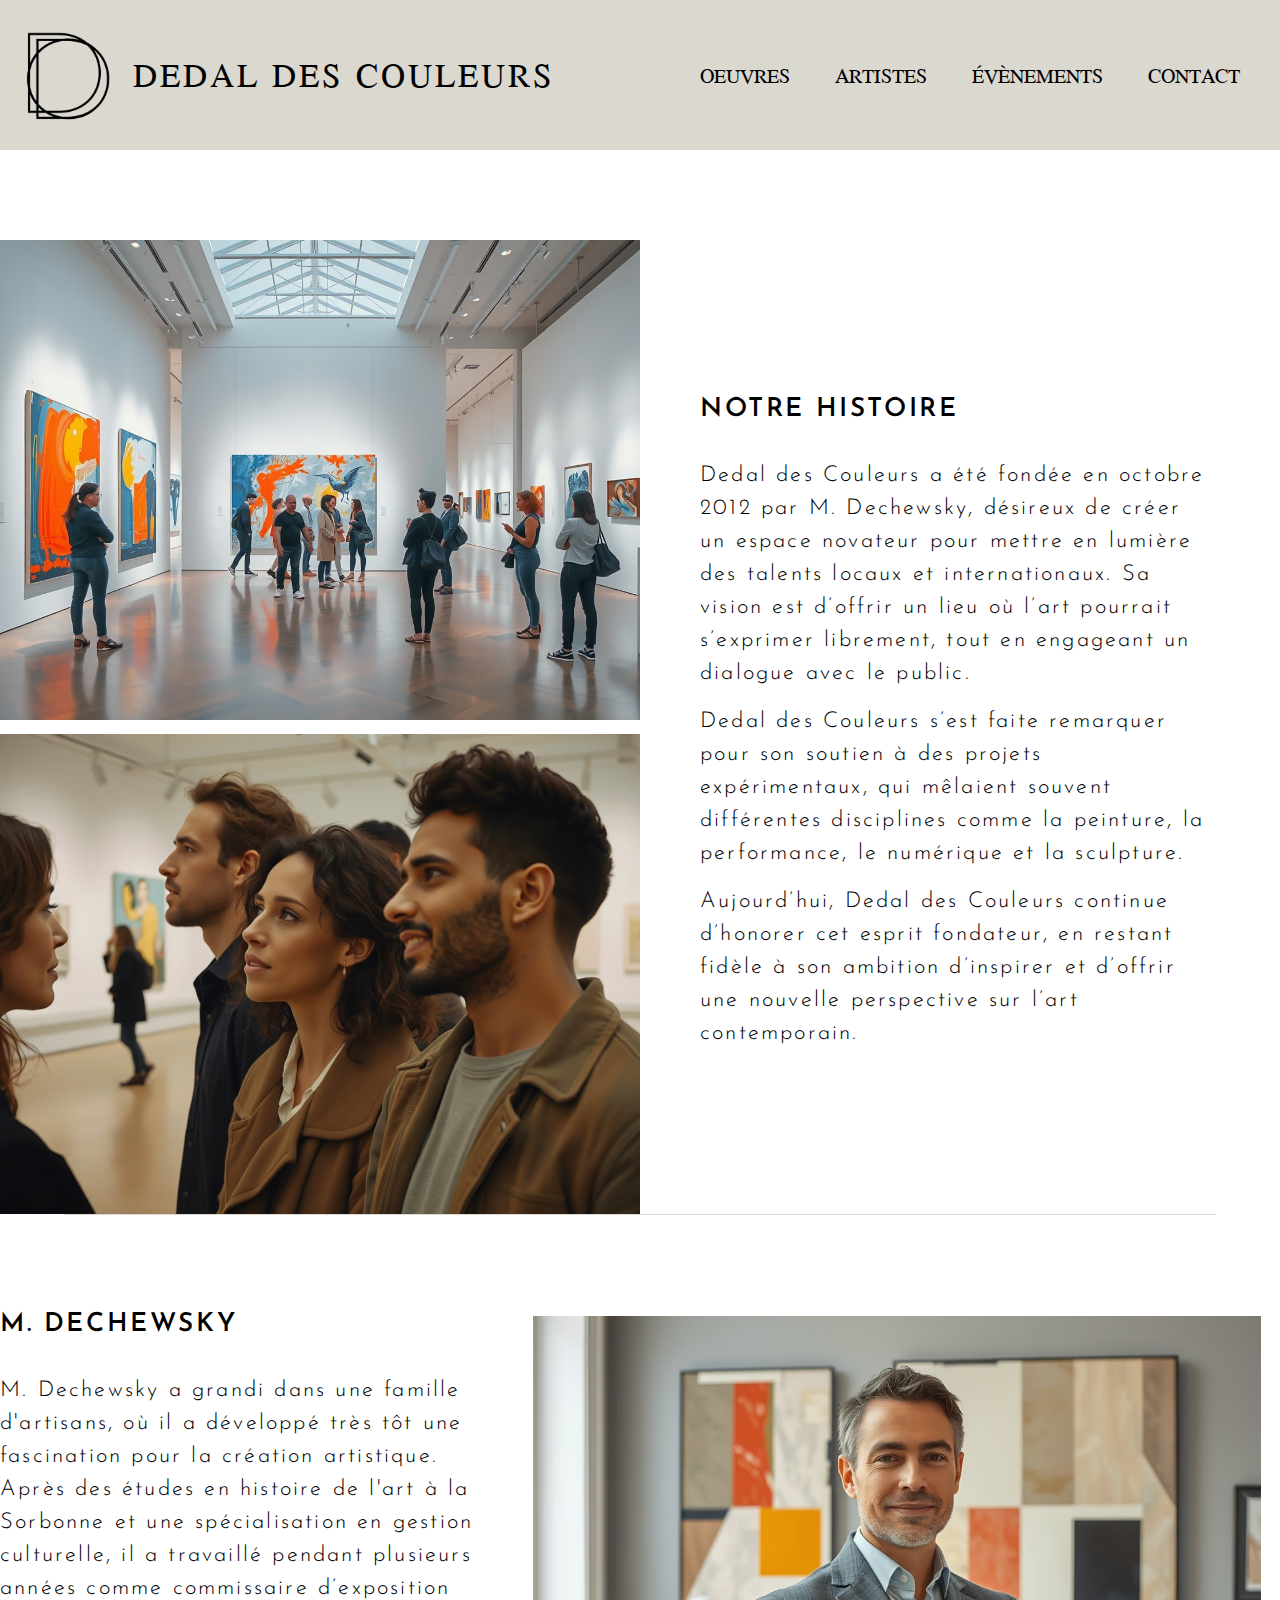
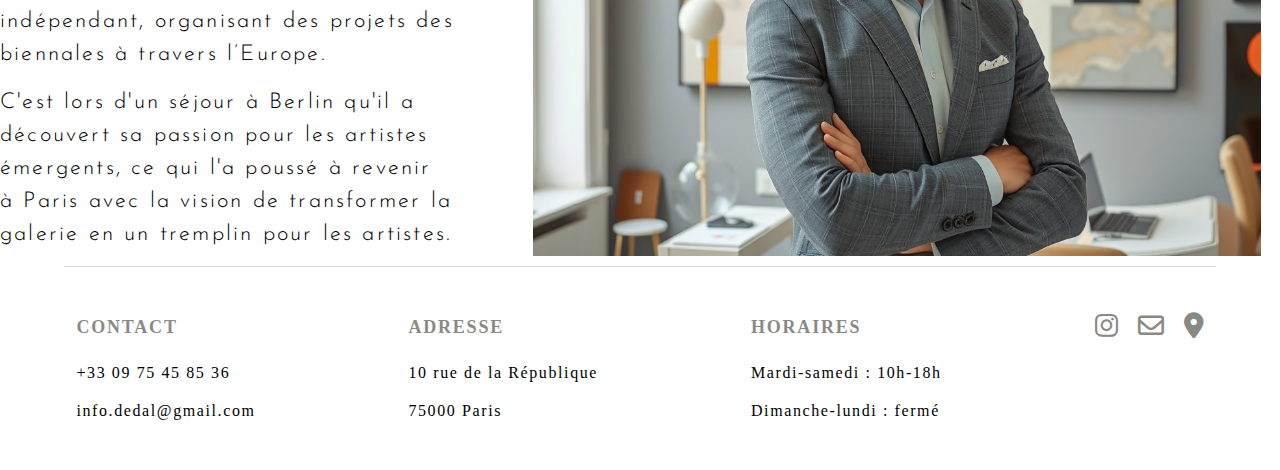
==== page2.html @ eec2c161 "Update page2.html" ====
<!DOCTYPE html>
<html lang="fr">
    <head>
        <title>Dedal des couleurs</title>
        <meta charset="utf-8">
        <meta name="viewport" content="width=device-width, initial-scale=1">
        <meta name="description" content="Découvrez les dernières expositions et événements à la galerie d'art contemporain Dedal des Couleurs, un espace dynamique présentant, au centre de Paris, des œuvres inspirantes et innovantes d'artistes du monde entier.">
        <link rel="preconnect" href="https://fonts.googleapis.com">
        <link rel="preconnect" href="https://fonts.gstatic.com" crossorigin>
        <link rel="stylesheet" href="https://fonts.googleapis.com/css2?family=Jomolhari&display=swap">
        <link href="https://fonts.googleapis.com/css2?family=Jomolhari&family=Josefin+Sans:ital,wght@0,100..700;1,100..700&display=swap" rel="stylesheet">
        <link href="https://cdnjs.cloudflare.com/ajax/libs/font-awesome/6.0.0-beta3/css/all.min.css" rel="stylesheet">
        <link rel="stylesheet" href="page2.css" type="text/css">
    </head>

    <body>
        <header class="header">
            <div class="logo-container">
                <img src="images/photo.logo.png" alt="Logo" class="logo">
                <h1>dedal des couleurs</h1>
            </div>

            <div class="menu-container">
                <nav class="menu">
                    <div class="burger" id="menuIcon">
                        <i class="fa-solid fa-bars"></i>
                    </div>
                    
                    <ul class="menu-list">
                        <li><a href="index.html#oeuvres">oeuvres</a></li>
                        <li><a href="index.html#artistes">artistes</a></li>
                        <li><a href="index.html#évènements">évènements</a></li>
                        <li><a href="#contact">contact</a></li>
                    </ul>
                </nav>
            </div>
        </header>

        <section class="histoire">
            <div class="histoire-photo">
                <img src="images/histoire1.avif" alt="Galerie à l'intérieur">
                <img src="images/histoire2.avif" alt="Visiteurs">
            </div>

            <div class="histoire-texte">
                <h2>notre histoire</h2>
                <p>Dedal des Couleurs a été fondée en octobre 2012 par M. Dechewsky, désireux de créer un espace novateur pour mettre en lumière des talents locaux et internationaux. Sa vision est d’offrir un lieu où l’art pourrait s’exprimer librement, tout en engageant un dialogue avec le public.</p>
                <p>Dedal des Couleurs s’est faite remarquer pour son soutien à des projets expérimentaux, qui mêlaient souvent différentes disciplines comme la peinture, la performance, le numérique et la sculpture.</p>
                <p>Aujourd’hui, Dedal des Couleurs continue d’honorer cet esprit fondateur, en restant fidèle à son ambition d’inspirer et d’offrir une nouvelle perspective sur l’art contemporain.</p>
            </div>
        </section>

        <div class="line3"></div>

        <section class="fondateur">
            <div class="dechewsky">
                <h2>m. dechewsky</h2>
                <p>M. Dechewsky a grandi dans une famille<br>d'artisans, où il a développé très tôt une<br>fascination pour la création artistique.<br>Après des études en histoire de l'art à la<br>Sorbonne et une spécialisation en gestion<br>culturelle, il a travaillé pendant plusieurs<br>années comme commissaire d’exposition<br>indépendant, organisant des projets des<br>biennales à travers l’Europe.</p>
                <p>C'est lors d'un séjour à Berlin qu'il a<br>découvert sa passion pour les artistes<br>émergents, ce qui l'a poussé à revenir<br>à Paris avec la vision de transformer la<br>galerie en un tremplin pour les artistes.</p>
            </div>

            <div class="dechewsky-photo">
                <img src="images/histoire3.avif" alt="M. Dechewsky">
            </div>
        </section>

        <div class="line3"></div>

        <section id="contact">
            <footer>
                <div class="contact">
                    <h4>CONTACT</h4>
                    <p>+33 09 75 45 85 36</p>
                    <p>info.dedal@gmail.com</p>
                </div>
                <div class="address">
                    <h4>ADRESSE</h4>
                    <p>10 rue de la République</p>
                    <p>75000 Paris</p>
                </div>
                <div class="hours">
                    <h4>HORAIRES</h4>
                    <p>Mardi-samedi : 10h-18h</p>
                    <p>Dimanche-lundi : fermé</p>
                </div>
                <div class="icones">
                    <a href="https://www.instagram.com/dedalgallery/" target="_blank" rel="noopener noreferrer" aria-label="Instagram">
                        <i class="fa-brands fa-instagram"></i>
                         <span class="icon-text">Instagram</span>
                    </a>
                    <a href="mailto:info.dedal@gmail.com" target="_blank" rel="noopener noreferrer" aria-label="Email">
                        <i class="fa-regular fa-envelope"></i>
                         <span class="icon-text">Email</span>
                    </a>
                    <a href="https://maps.app.goo.gl/1FjbkU4MmG5gAFeM8" target="_blank" rel="noopener noreferrer" aria-label="Localisation">
                        <i class="fa-solid fa-location-dot"></i>
                         <span class="icon-text">Localisation</span>
                    </a>
                </div>
            </footer>
        </section>
    </body>
</html>
---- page2.css ----
@import "style.css";

.histoire{
    display: flex;
    flex-direction: row; 
    justify-content: flex-start; 
    gap: 60px;
    align-items: center; 
    flex-wrap: wrap; 
    margin: 0 auto;
    max-width: 1440px; 
    padding-top: 90px;
}
  
.histoire-photo{
    display: flex;
    flex-direction: column;
    gap: 14px;
    max-width: 50%; 
}

.histoire-photo img{
    width: 100%; 
    height: auto;
    object-fit: cover;
}

.histoire-texte, .dechewsky{
    max-width: 40%; 
    text-align: left;
    font-family: 'Josefin Sans';
    line-height: 1.5;
}

h2{
    margin-bottom: 30px;
    font-size: 26px;
    text-transform: uppercase;
    font-weight: 600;
    letter-spacing: 0.1em;
}

p{
    margin-bottom: 15px;
    font-size: 22px;
    font-weight: 300;
    letter-spacing: 0.1em;
}

.line3{
    max-width: 90%;
    margin: 0 auto 0 auto;
    background-color: #dbd8d0;
    height: 1px;
    border: none;
    text-align: center;
}

.fondateur{
display: flex;
    flex-direction: row; 
    justify-content: flex-start; 
    gap: 60px;
    align-items: center; 
    flex-wrap: wrap; 
    margin: 0 auto;
    max-width: 1440px; 
    padding-top: 90px;
}

.dechewsky{
    flex-direction: column;;
}

.dechewsky-photo{
    display: flex;
    flex-direction: column;
}

.dechewsky-photo img{
    width: 728px;
    height: 540px;
}
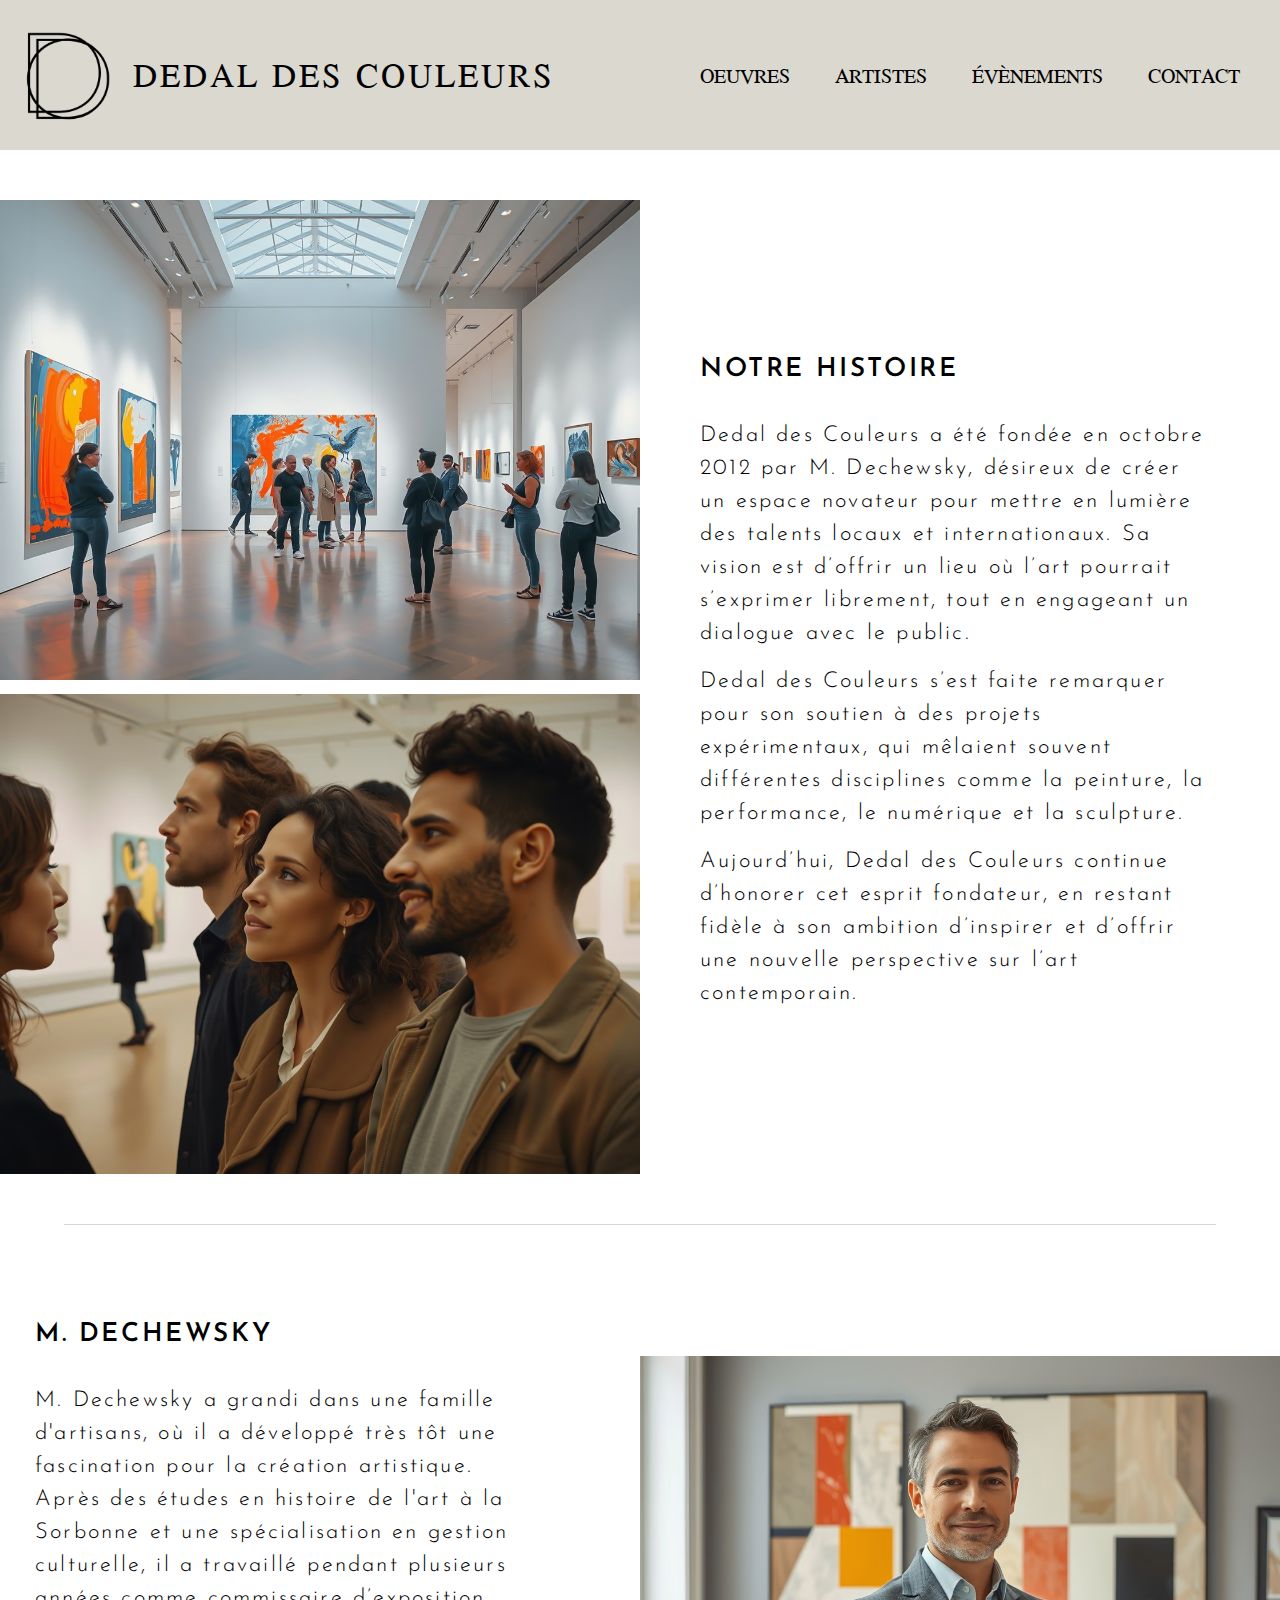
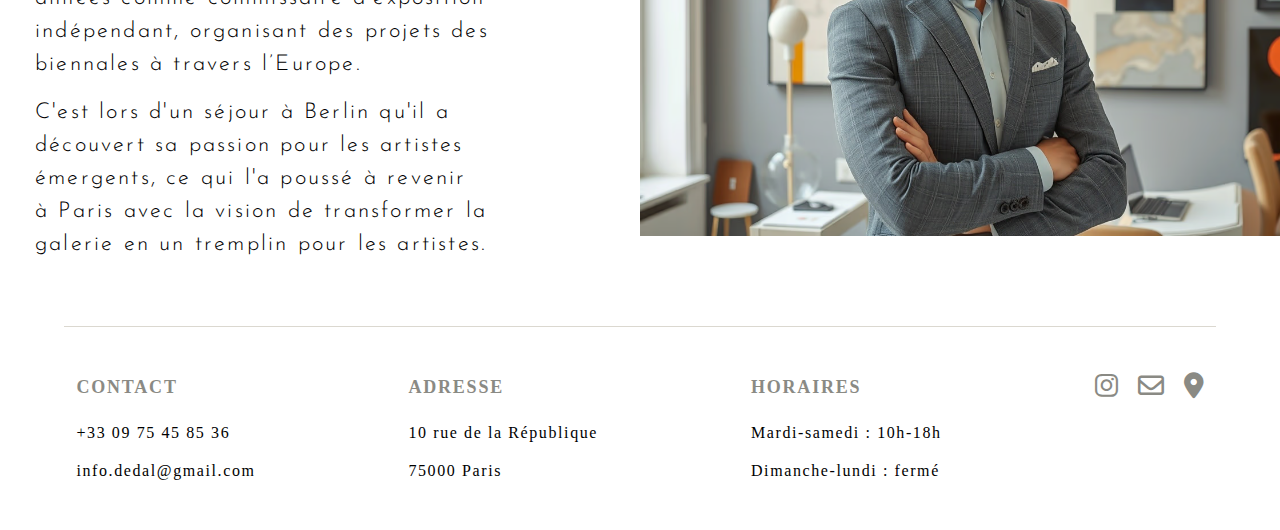
==== commit d6814c75: "Update page2.html" ====
--- a/page2.html
+++ b/page2.html
@@ -99,5 +99,6 @@
                 </div>
             </footer>
         </section>
+        <script src="script.js"></script>
     </body>
 </html>
--- a/page2.css
+++ b/page2.css
@@ -9,7 +9,7 @@
     flex-wrap: wrap; 
     margin: 0 auto;
     max-width: 1440px; 
-    padding-top: 90px;
+    padding-top: 50px;
 }
   
 .histoire-photo{
@@ -25,7 +25,7 @@
     object-fit: cover;
 }
 
-.histoire-texte, .dechewsky{
+.histoire-texte{
     max-width: 40%; 
     text-align: left;
     font-family: 'Josefin Sans';
@@ -49,7 +49,7 @@
 
 .line3{
     max-width: 90%;
-    margin: 0 auto 0 auto;
+    margin: 50px auto 0 auto;
     background-color: #dbd8d0;
     height: 1px;
     border: none;
@@ -57,10 +57,8 @@
 }
 
 .fondateur{
-display: flex;
+    display: flex;
     flex-direction: row; 
-    justify-content: flex-start; 
-    gap: 60px;
     align-items: center; 
     flex-wrap: wrap; 
     margin: 0 auto;
@@ -69,15 +67,21 @@
 }
 
 .dechewsky{
-    flex-direction: column;;
+    max-width: 40%; 
+    text-align: left;
+    font-family: 'Josefin Sans';
+    line-height: 1.5;
+    margin-left: 35px;
 }
 
 .dechewsky-photo{
     display: flex;
-    flex-direction: column;
+    max-width: 50%;
+    margin-left: auto;
 }
 
 .dechewsky-photo img{
-    width: 728px;
-    height: 540px;
+    width: 100%;
+    height: auto;
+    object-fit: cover;
 }
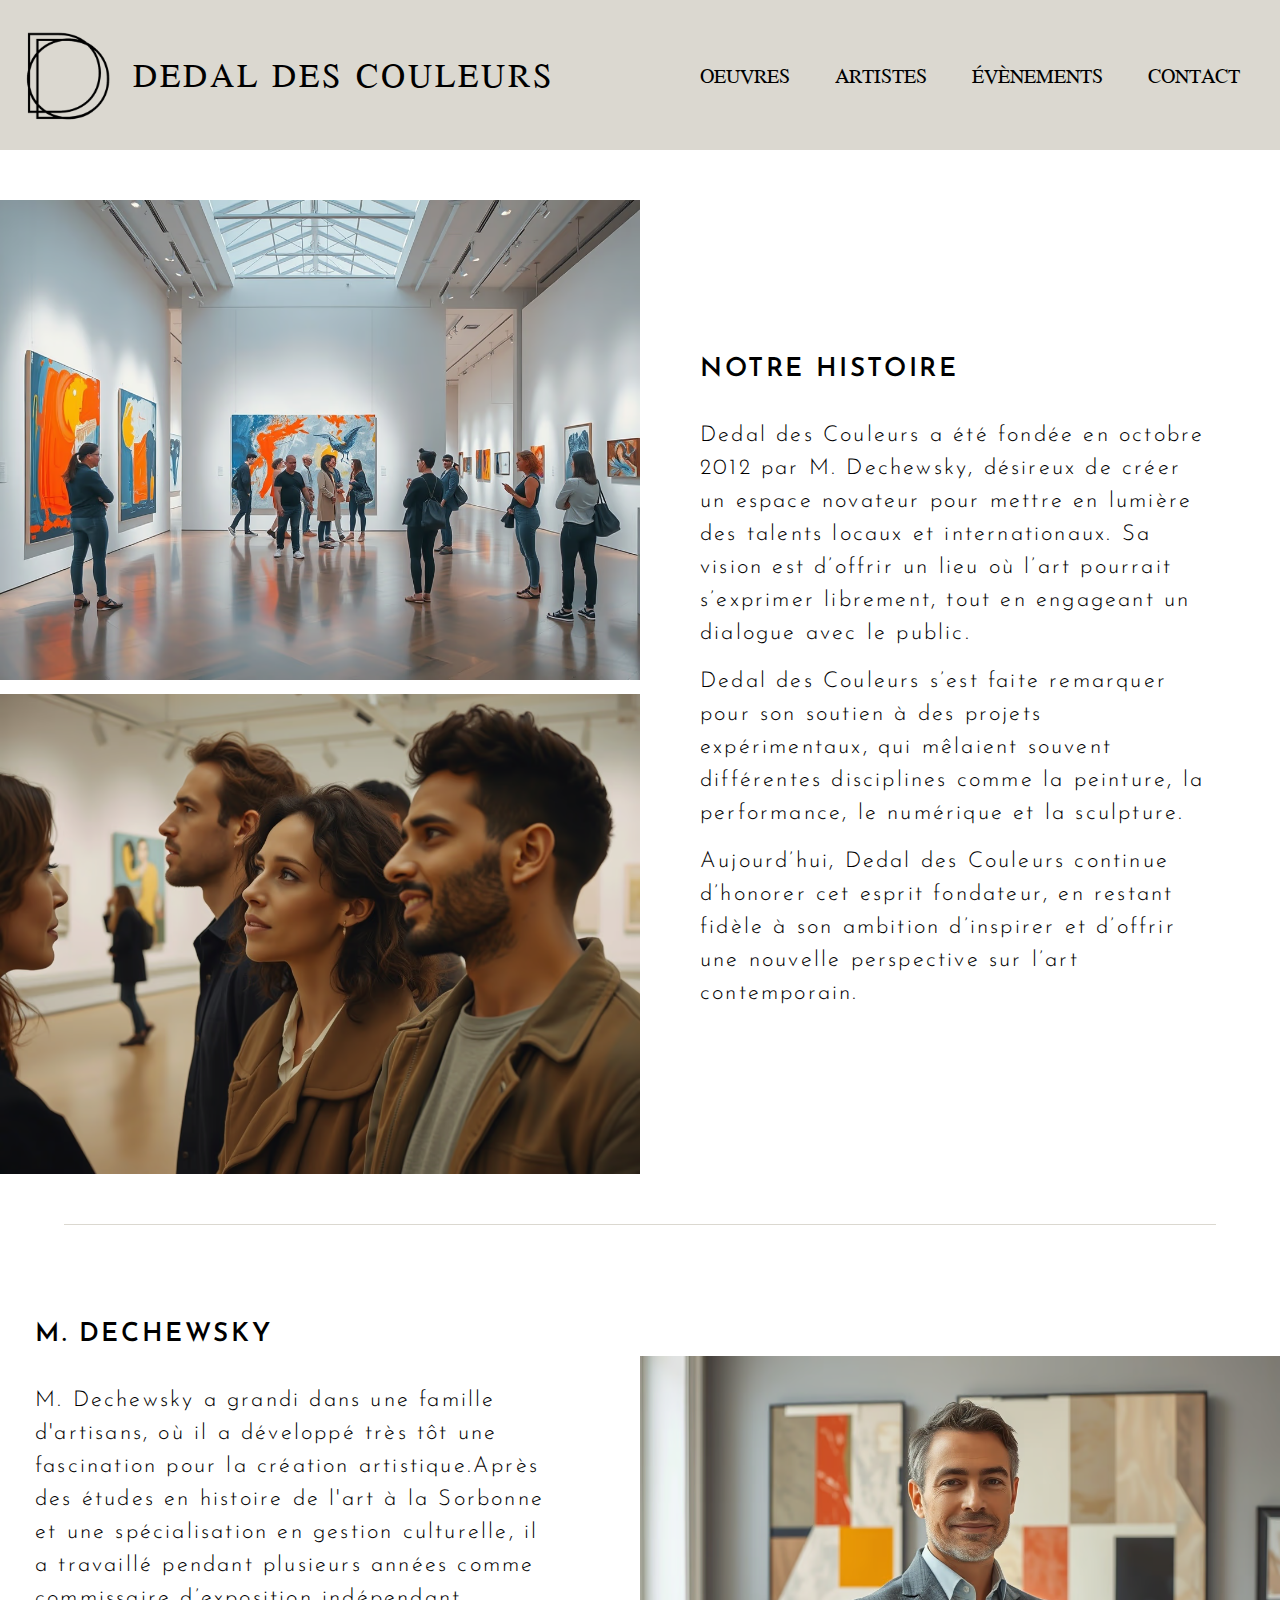
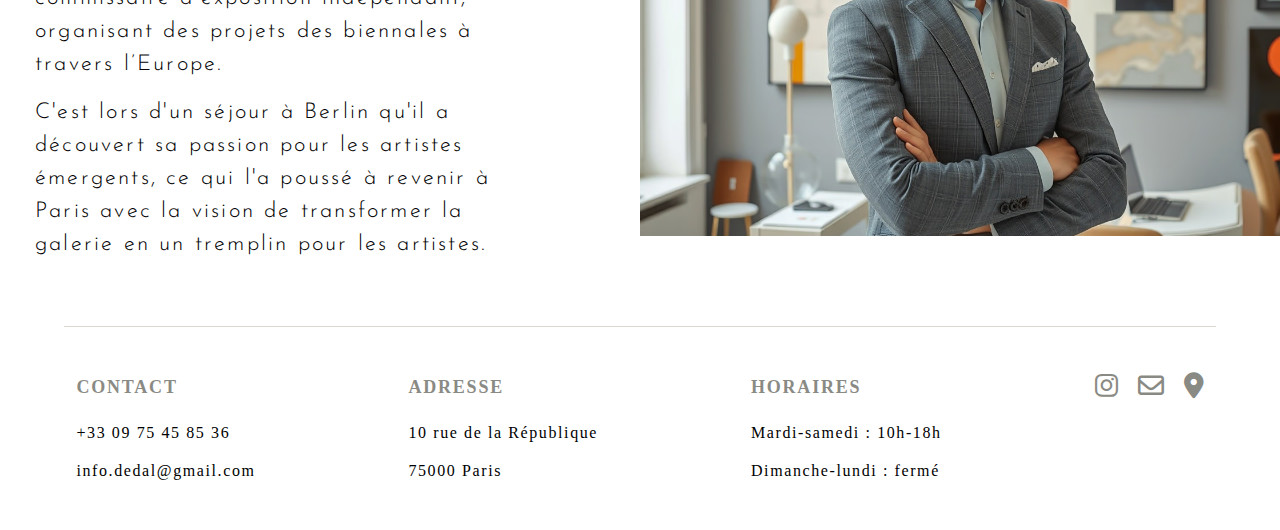
==== commit 071ee7e3: "Update page2.html" ====
--- a/page2.html
+++ b/page2.html
@@ -26,7 +26,7 @@
                         <i class="fa-solid fa-bars"></i>
                     </div>
                     
-                    <ul class="menu-list">
+                    <ul class="menu-list" id="menuList">
                         <li><a href="index.html#oeuvres">oeuvres</a></li>
                         <li><a href="index.html#artistes">artistes</a></li>
                         <li><a href="index.html#évènements">évènements</a></li>
@@ -55,8 +55,8 @@
         <section class="fondateur">
             <div class="dechewsky">
                 <h2>m. dechewsky</h2>
-                <p>M. Dechewsky a grandi dans une famille<br>d'artisans, où il a développé très tôt une<br>fascination pour la création artistique.<br>Après des études en histoire de l'art à la<br>Sorbonne et une spécialisation en gestion<br>culturelle, il a travaillé pendant plusieurs<br>années comme commissaire d’exposition<br>indépendant, organisant des projets des<br>biennales à travers l’Europe.</p>
-                <p>C'est lors d'un séjour à Berlin qu'il a<br>découvert sa passion pour les artistes<br>émergents, ce qui l'a poussé à revenir<br>à Paris avec la vision de transformer la<br>galerie en un tremplin pour les artistes.</p>
+                <p>M. Dechewsky a grandi dans une famille d'artisans, où il a développé très tôt une fascination pour la création artistique.Après des études en histoire de l'art à la Sorbonne et une spécialisation en gestion culturelle, il a travaillé pendant plusieurs années comme commissaire d’exposition indépendant, organisant des projets des biennales à travers l’Europe.</p>
+                <p>C'est lors d'un séjour à Berlin qu'il a découvert sa passion pour les artistes émergents, ce qui l'a poussé à revenir à Paris avec la vision de transformer la galerie en un tremplin pour les artistes.</p>
             </div>
 
             <div class="dechewsky-photo">
@@ -99,6 +99,6 @@
                 </div>
             </footer>
         </section>
-        <script src="script.js"></script>
+        <script src="page2.js"></script>
     </body>
 </html>
--- a/page2.css
+++ b/page2.css
@@ -85,3 +85,49 @@
     height: auto;
     object-fit: cover;
 }
+
+@media (max-width: 768px) {
+    .histoire {
+        flex-direction: column;
+        gap: 20px; 
+        padding-top: 30px;
+        flex-wrap: wrap;
+    }
+
+    .fondateur{
+        flex-direction: column;
+        gap: 20px; 
+        padding-top: 50px; 
+    }
+
+    .histoire-photo, .dechewsky-photo {
+        max-width: 100%;
+        margin-left: 0; 
+    }
+
+    .histoire-texte {
+        max-width: 100%; 
+        margin-left: 15px;
+        text-align: left; 
+    }
+    
+    .dechewsky {
+        max-width: 100%;
+        margin-left: 15px; 
+        text-align: left;
+    }
+
+    h2 {
+        font-size: 24px; 
+        text-align: left;
+        margin-bottom: 15px;
+    }
+
+    p {
+        font-size: 18px; 
+    }
+
+    .line3 {
+        margin-top: 30px;
+    }
+}
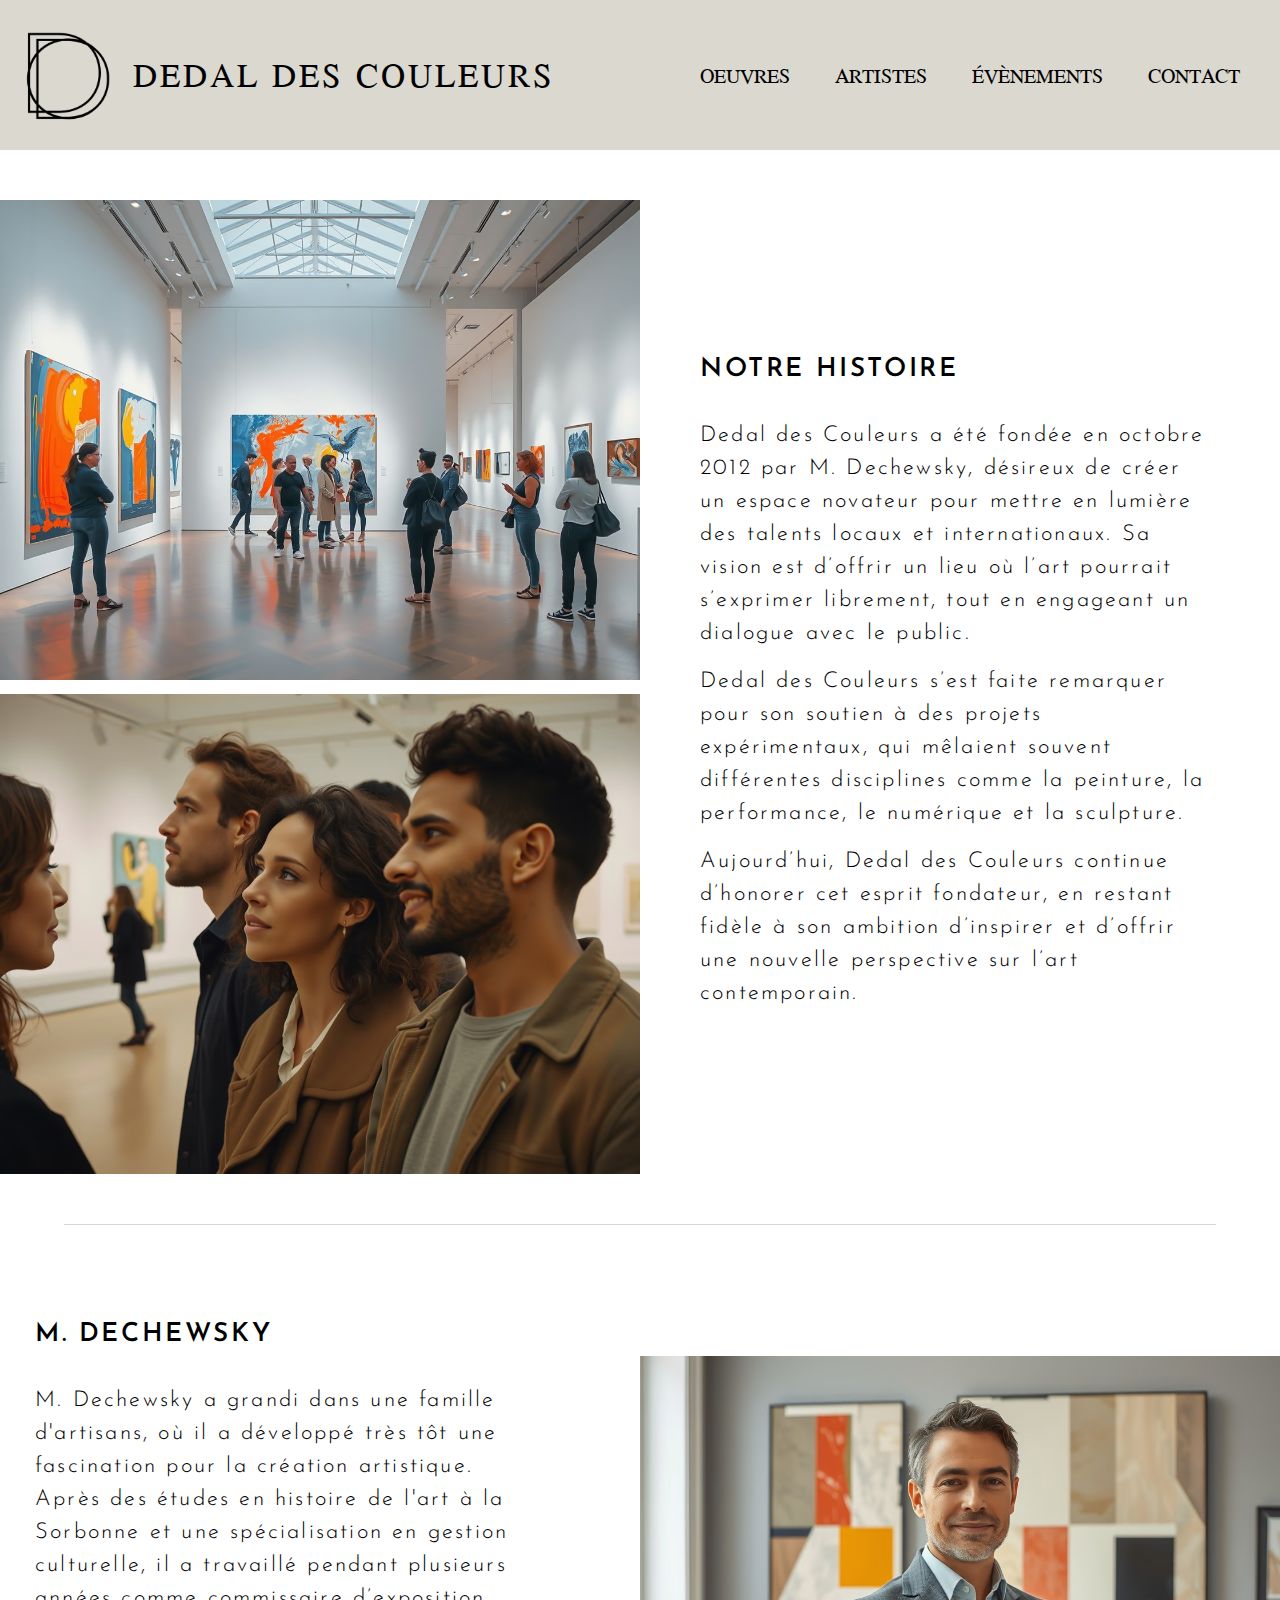
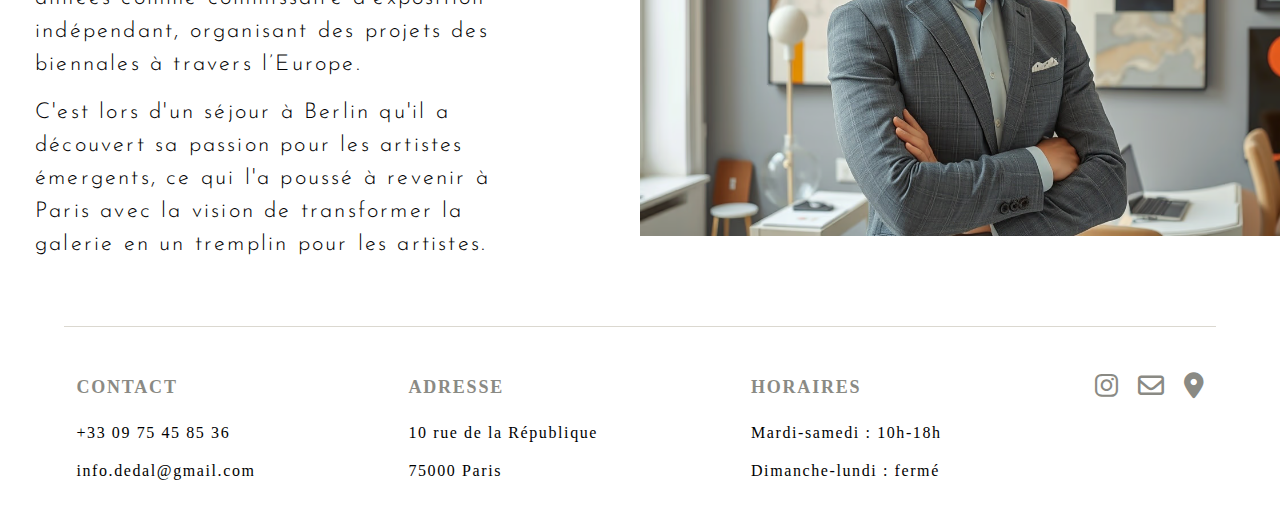
==== commit a4994993: "Update page2.html" ====
--- a/page2.html
+++ b/page2.html
@@ -55,7 +55,7 @@
         <section class="fondateur">
             <div class="dechewsky">
                 <h2>m. dechewsky</h2>
-                <p>M. Dechewsky a grandi dans une famille d'artisans, où il a développé très tôt une fascination pour la création artistique.Après des études en histoire de l'art à la Sorbonne et une spécialisation en gestion culturelle, il a travaillé pendant plusieurs années comme commissaire d’exposition indépendant, organisant des projets des biennales à travers l’Europe.</p>
+                <p>M. Dechewsky a grandi dans une famille d'artisans, où il a développé très tôt une fascination pour la création artistique. Après des études en histoire de l'art à la Sorbonne et une spécialisation en gestion culturelle, il a travaillé pendant plusieurs années comme commissaire d’exposition indépendant, organisant des projets des biennales à travers l’Europe.</p>
                 <p>C'est lors d'un séjour à Berlin qu'il a découvert sa passion pour les artistes émergents, ce qui l'a poussé à revenir à Paris avec la vision de transformer la galerie en un tremplin pour les artistes.</p>
             </div>
 
